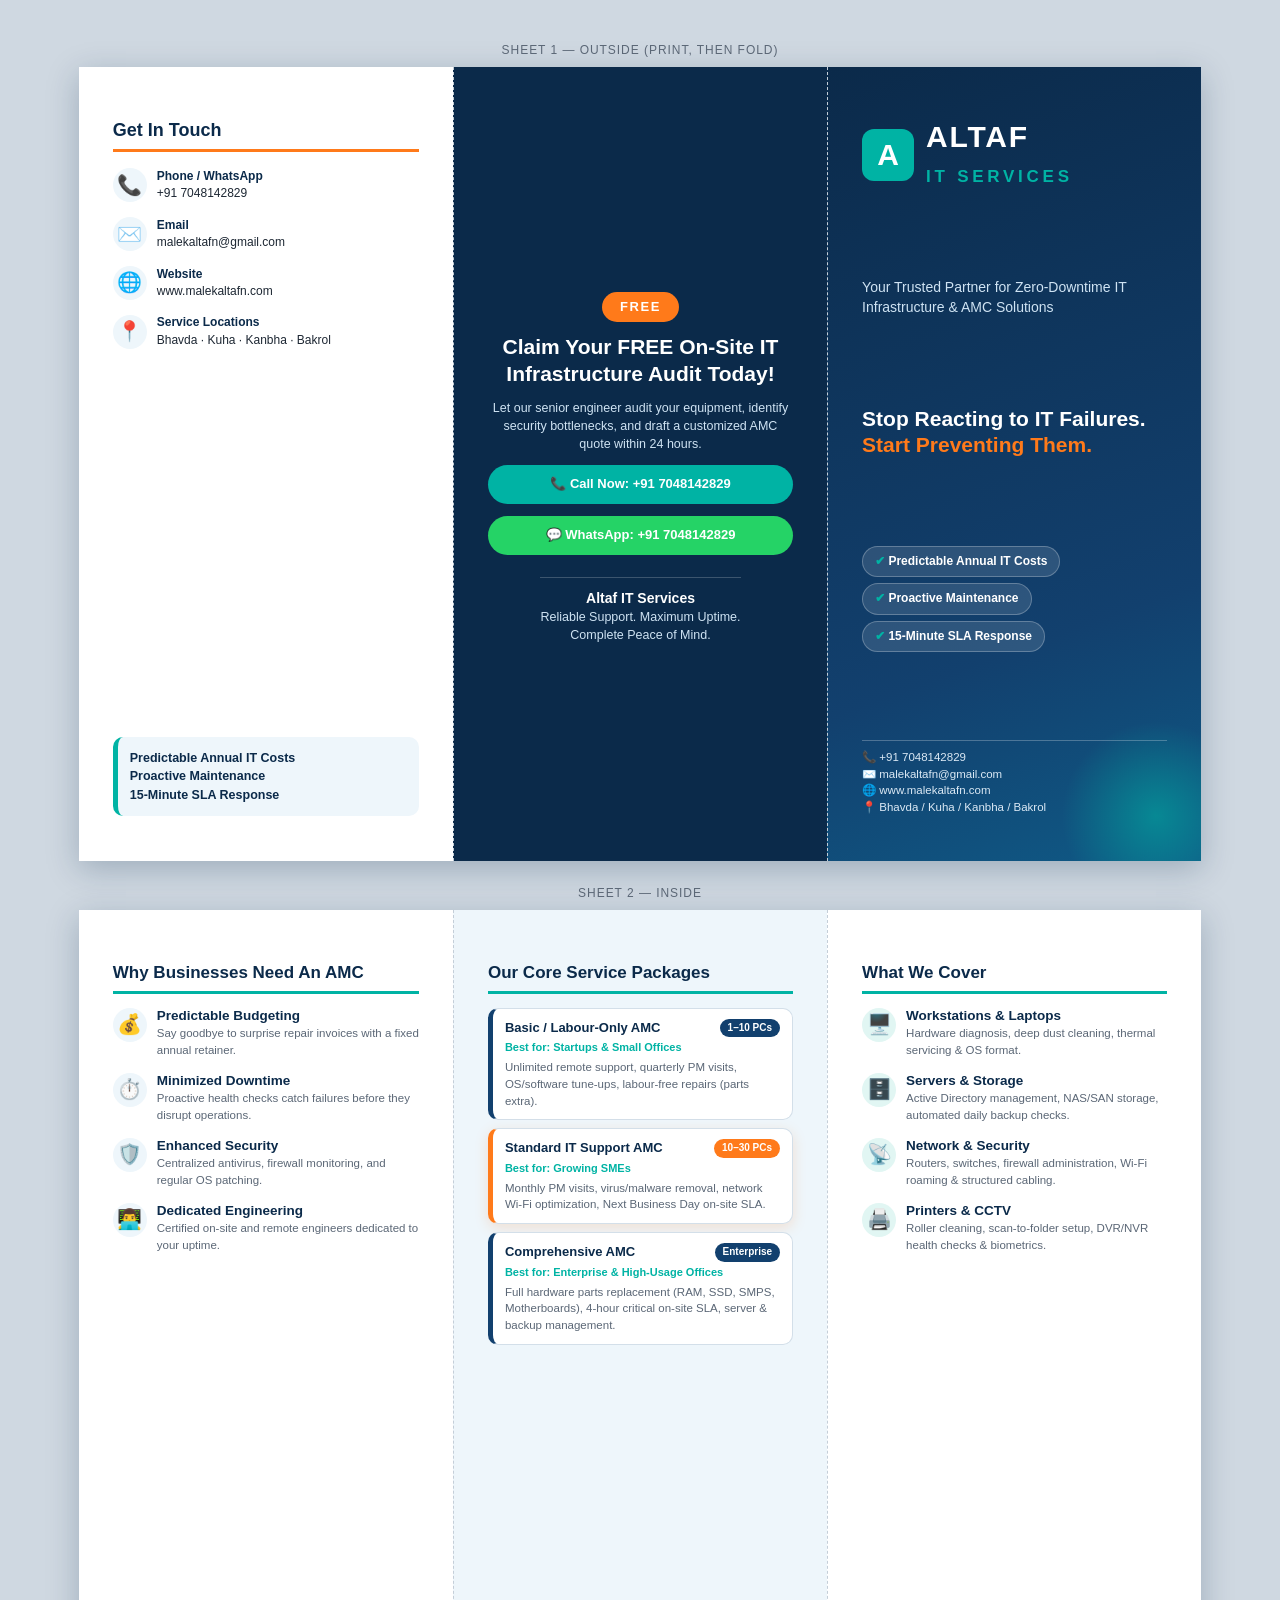
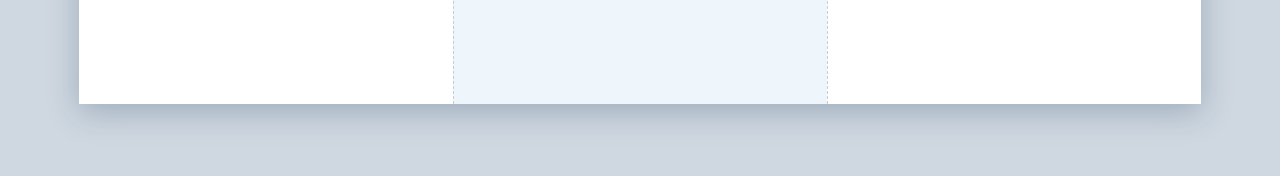
==== index.html @ d6c0ea51 "Rename brochure.html to index.html" ====
<!DOCTYPE html>
<html lang="en">
<head>
<meta charset="UTF-8">
<meta name="viewport" content="width=device-width, initial-scale=1">
<title>Altaf IT Services – Brochure</title>
<link rel="stylesheet" href="brochure.css">
</head>
<body>

<!-- ============ SHEET 1 : OUTSIDE ============ -->
<p class="sheet-label">Sheet 1 — Outside (print, then fold)</p>
<section class="sheet">

  <!-- Panel 1: Contact / Coverage (inner flap) -->
  <div class="panel flap">
    <h2>Get In Touch</h2>
    <ul class="contact-list">
      <li><span class="ico">📞</span><div><strong>Phone / WhatsApp</strong><br>+91 7048142829</div></li>
      <li><span class="ico">✉️</span><div><strong>Email</strong><br>malekaltafn@gmail.com</div></li>
      <li><span class="ico">🌐</span><div><strong>Website</strong><br><a href="https://www.malekaltafn.com">www.malekaltafn.com</a></div></li>
      <li><span class="ico">📍</span><div><strong>Service Locations</strong><br>Bhavda · Kuha · Kanbha · Bakrol</div></li>
    </ul>
    <div class="flap-note">
      <p>Predictable Annual IT Costs<br>Proactive Maintenance<br>15-Minute SLA Response</p>
    </div>
  </div>

  <!-- Panel 2: BACK COVER -->
  <div class="panel back">
    <div class="badge">FREE</div>
    <h2>Claim Your FREE On-Site IT Infrastructure Audit Today!</h2>
    <p>Let our senior engineer audit your equipment, identify security bottlenecks, and draft a customized AMC quote within 24 hours.</p>
    <a class="btn" href="tel:+917048142829">📞 Call Now: +91 7048142829</a>
    <a class="btn btn-wa" href="https://wa.me/917048142829">💬 WhatsApp: +91 7048142829</a>
    <p class="back-sign"><strong>Altaf IT Services</strong><br>Reliable Support. Maximum Uptime.<br>Complete Peace of Mind.</p>
  </div>

  <!-- Panel 3: FRONT COVER -->
  <div class="panel cover">
    <div class="cover-top">
      <div class="logo-mark">A</div>
      <h1>ALTAF<br><span>IT SERVICES</span></h1>
    </div>
    <p class="cover-sub">Your Trusted Partner for Zero-Downtime IT Infrastructure &amp; AMC Solutions</p>
    <p class="cover-hook">Stop Reacting to IT Failures.<br><em>Start Preventing Them.</em></p>
    <ul class="cover-pills">
      <li>Predictable Annual IT Costs</li>
      <li>Proactive Maintenance</li>
      <li>15-Minute SLA Response</li>
    </ul>
    <div class="cover-contact">
      <p>📞 +91 7048142829</p>
      <p>✉️ malekaltafn@gmail.com</p>
      <p>🌐 www.malekaltafn.com</p>
      <p>📍 Bhavda / Kuha / Kanbha / Bakrol</p>
    </div>
  </div>
</section>

<!-- ============ SHEET 2 : INSIDE ============ -->
<p class="sheet-label">Sheet 2 — Inside</p>
<section class="sheet inside">

  <!-- Inside left -->
  <div class="panel">
    <h2 class="sec-title">Why Businesses Need An AMC</h2>
    <ul class="why-list">
      <li><span class="ico">💰</span><div><h3>Predictable Budgeting</h3><p>Say goodbye to surprise repair invoices with a fixed annual retainer.</p></div></li>
      <li><span class="ico">⏱️</span><div><h3>Minimized Downtime</h3><p>Proactive health checks catch failures before they disrupt operations.</p></div></li>
      <li><span class="ico">🛡️</span><div><h3>Enhanced Security</h3><p>Centralized antivirus, firewall monitoring, and regular OS patching.</p></div></li>
      <li><span class="ico">👨‍💻</span><div><h3>Dedicated Engineering</h3><p>Certified on-site and remote engineers dedicated to your uptime.</p></div></li>
    </ul>
  </div>

  <!-- Inside center -->
  <div class="panel tint">
    <h2 class="sec-title">Our Core Service Packages</h2>

    <article class="tier">
      <header><h3>Basic / Labour-Only AMC</h3><span>1–10 PCs</span></header>
      <p class="best">Best for: Startups &amp; Small Offices</p>
      <p>Unlimited remote support, quarterly PM visits, OS/software tune-ups, labour-free repairs (parts extra).</p>
    </article>

    <article class="tier featured">
      <header><h3>Standard IT Support AMC</h3><span>10–30 PCs</span></header>
      <p class="best">Best for: Growing SMEs</p>
      <p>Monthly PM visits, virus/malware removal, network Wi-Fi optimization, Next Business Day on-site SLA.</p>
    </article>

    <article class="tier">
      <header><h3>Comprehensive AMC</h3><span>Enterprise</span></header>
      <p class="best">Best for: Enterprise &amp; High-Usage Offices</p>
      <p>Full hardware parts replacement (RAM, SSD, SMPS, Motherboards), 4-hour critical on-site SLA, server &amp; backup management.</p>
    </article>
  </div>

  <!-- Inside right -->
  <div class="panel">
    <h2 class="sec-title">What We Cover</h2>
    <ul class="cover-list">
      <li><span class="ico">🖥️</span><div><h3>Workstations &amp; Laptops</h3><p>Hardware diagnosis, deep dust cleaning, thermal servicing &amp; OS format.</p></div></li>
      <li><span class="ico">🗄️</span><div><h3>Servers &amp; Storage</h3><p>Active Directory management, NAS/SAN storage, automated daily backup checks.</p></div></li>
      <li><span class="ico">📡</span><div><h3>Network &amp; Security</h3><p>Routers, switches, firewall administration, Wi-Fi roaming &amp; structured cabling.</p></div></li>
      <li><span class="ico">🖨️</span><div><h3>Printers &amp; CCTV</h3><p>Roller cleaning, scan-to-folder setup, DVR/NVR health checks &amp; biometrics.</p></div></li>
    </ul>
  </div>
</section>

</body>
</html>
---- brochure.css ----
/* ===== Altaf IT Services – Tri-fold brochure (A4 landscape, 3 × 99mm panels) ===== */
:root {
  --navy: #0b2a4a;
  --navy-2: #12406e;
  --teal: #00b3a4;
  --orange: #ff7a1a;
  --ink: #1d2733;
  --muted: #5b6776;
  --paper: #ffffff;
  --tint: #eef6fb;
  --radius: 10px;
}

* { box-sizing: border-box; margin: 0; padding: 0; }

body {
  font-family: "Segoe UI", "Helvetica Neue", Arial, sans-serif;
  color: var(--ink);
  background: #cfd8e1;
  padding: 24px 12px 48px;
  line-height: 1.45;
}

.sheet-label {
  text-align: center;
  font-size: 12px;
  letter-spacing: .08em;
  text-transform: uppercase;
  color: var(--muted);
  margin: 18px 0 8px;
}

/* ---------- Sheet & panels ---------- */
.sheet {
  width: 297mm;
  height: 210mm;
  margin: 0 auto 24px;
  display: grid;
  grid-template-columns: repeat(3, 1fr);
  background: var(--paper);
  box-shadow: 0 8px 30px rgba(11, 42, 74, .25);
  overflow: hidden;
}

.panel {
  padding: 14mm 9mm 12mm;
  display: flex;
  flex-direction: column;
  gap: 8px;
  position: relative;
  overflow: hidden;
}
.panel + .panel { border-left: 1px dashed #c4ced8; }
.tint { background: var(--tint); }

h1, h2, h3 { line-height: 1.15; }
a { color: inherit; text-decoration: none; }
.ico { font-size: 20px; flex: none; width: 34px; height: 34px; display: grid; place-items: center; background: var(--tint); border-radius: 50%; }

/* ---------- Section titles (inside) ---------- */
.sec-title {
  font-size: 17px;
  color: var(--navy);
  padding-bottom: 8px;
  margin-bottom: 6px;
  border-bottom: 3px solid var(--teal);
}

/* ---------- Lists ---------- */
.why-list, .cover-list { list-style: none; display: flex; flex-direction: column; gap: 14px; }
.why-list li, .cover-list li { display: flex; gap: 10px; align-items: flex-start; }
.why-list h3, .cover-list h3 { font-size: 13.5px; color: var(--navy); margin-bottom: 2px; }
.why-list p, .cover-list p { font-size: 11.5px; color: var(--muted); }
.cover-list .ico { background: #e1f6f3; }

/* ---------- Package tiers ---------- */
.tier {
  background: #fff;
  border: 1px solid #d3dfe9;
  border-left: 5px solid var(--navy-2);
  border-radius: var(--radius);
  padding: 10px 12px;
  font-size: 11.5px;
}
.tier header { display: flex; justify-content: space-between; align-items: center; gap: 6px; margin-bottom: 3px; }
.tier h3 { font-size: 13px; color: var(--navy); }
.tier header span {
  font-size: 10px; font-weight: 700; color: #fff; background: var(--navy-2);
  padding: 2px 8px; border-radius: 99px; white-space: nowrap;
}
.tier .best { font-weight: 600; color: var(--teal); font-size: 11px; margin-bottom: 3px; }
.tier p:last-child { color: var(--muted); }
.tier.featured { border-left-color: var(--orange); box-shadow: 0 4px 14px rgba(255, 122, 26, .18); }
.tier.featured header span { background: var(--orange); }

/* ---------- Front cover ---------- */
.cover {
  background: linear-gradient(160deg, var(--navy) 0%, var(--navy-2) 70%, #0f5a86 100%);
  color: #fff;
  justify-content: space-between;
}
.cover::after {
  content: ""; position: absolute; right: -50px; bottom: -50px;
  width: 190px; height: 190px; border-radius: 50%;
  background: radial-gradient(circle, rgba(0,179,164,.55), transparent 70%);
}
.cover-top { display: flex; align-items: center; gap: 12px; }
.logo-mark {
  width: 52px; height: 52px; border-radius: 12px; display: grid; place-items: center;
  background: var(--teal); color: #fff; font-size: 30px; font-weight: 800;
}
.cover h1 { font-size: 30px; letter-spacing: .06em; }
.cover h1 span { font-size: 17px; font-weight: 600; letter-spacing: .22em; color: var(--teal); }
.cover-sub { font-size: 14px; color: #cfe3f3; }
.cover-hook { font-size: 21px; font-weight: 800; line-height: 1.25; }
.cover-hook em { font-style: normal; color: var(--orange); }
.cover-pills { list-style: none; display: flex; flex-direction: column; gap: 6px; }
.cover-pills li {
  font-size: 12px; font-weight: 600; padding: 6px 12px; border-radius: 99px;
  background: rgba(255,255,255,.12); border: 1px solid rgba(255,255,255,.25); width: fit-content;
}
.cover-pills li::before { content: "✔ "; color: var(--teal); }
.cover-contact { font-size: 11.5px; color: #dbe9f5; border-top: 1px solid rgba(255,255,255,.25); padding-top: 8px; position: relative; z-index: 1; }

/* ---------- Back cover (CTA) ---------- */
.back {
  background: var(--navy);
  color: #fff;
  text-align: center;
  justify-content: center;
  align-items: center;
  gap: 12px;
}
.back .badge {
  background: var(--orange); color: #fff; font-weight: 800; letter-spacing: .12em;
  padding: 6px 18px; border-radius: 99px; font-size: 13px;
}
.back h2 { font-size: 21px; line-height: 1.25; }
.back > p { font-size: 12.5px; color: #cfe3f3; }
.btn {
  display: block; width: 100%; padding: 10px; border-radius: 99px;
  background: var(--teal); color: #fff; font-weight: 700; font-size: 13px;
}
.btn-wa { background: #25d366; }
.back-sign { margin-top: 10px; font-size: 12px; color: #9fc2df; border-top: 1px solid rgba(255,255,255,.2); padding-top: 10px; }
.back-sign strong { color: #fff; font-size: 14px; }

/* ---------- Contact flap ---------- */
.flap h2 { font-size: 18px; color: var(--navy); border-bottom: 3px solid var(--orange); padding-bottom: 8px; }
.contact-list { list-style: none; display: flex; flex-direction: column; gap: 14px; margin-top: 8px; }
.contact-list li { display: flex; gap: 10px; font-size: 12px; align-items: center; }
.contact-list strong { color: var(--navy); }
.flap-note { margin-top: auto; background: var(--tint); border-left: 5px solid var(--teal); border-radius: var(--radius); padding: 12px; font-weight: 700; color: var(--navy); font-size: 12.5px; }

/* ---------- Responsive screen view ---------- */
@media screen and (max-width: 1150px) {
  .sheet { transform-origin: top center; zoom: .75; }
}
@media screen and (max-width: 900px) {
  .sheet { width: 100%; height: auto; grid-template-columns: 1fr; zoom: 1; }
  .panel { min-height: 160mm; }
  .panel + .panel { border-left: 0; border-top: 1px dashed #c4ced8; }
}

/* ---------- Print ---------- */
@page { size: A4 landscape; margin: 0; }
@media print {
  body { background: none; padding: 0; -webkit-print-color-adjust: exact; print-color-adjust: exact; }
  .sheet-label { display: none; }
  .sheet { box-shadow: none; margin: 0; zoom: 1; page-break-after: always; break-after: page; }
}
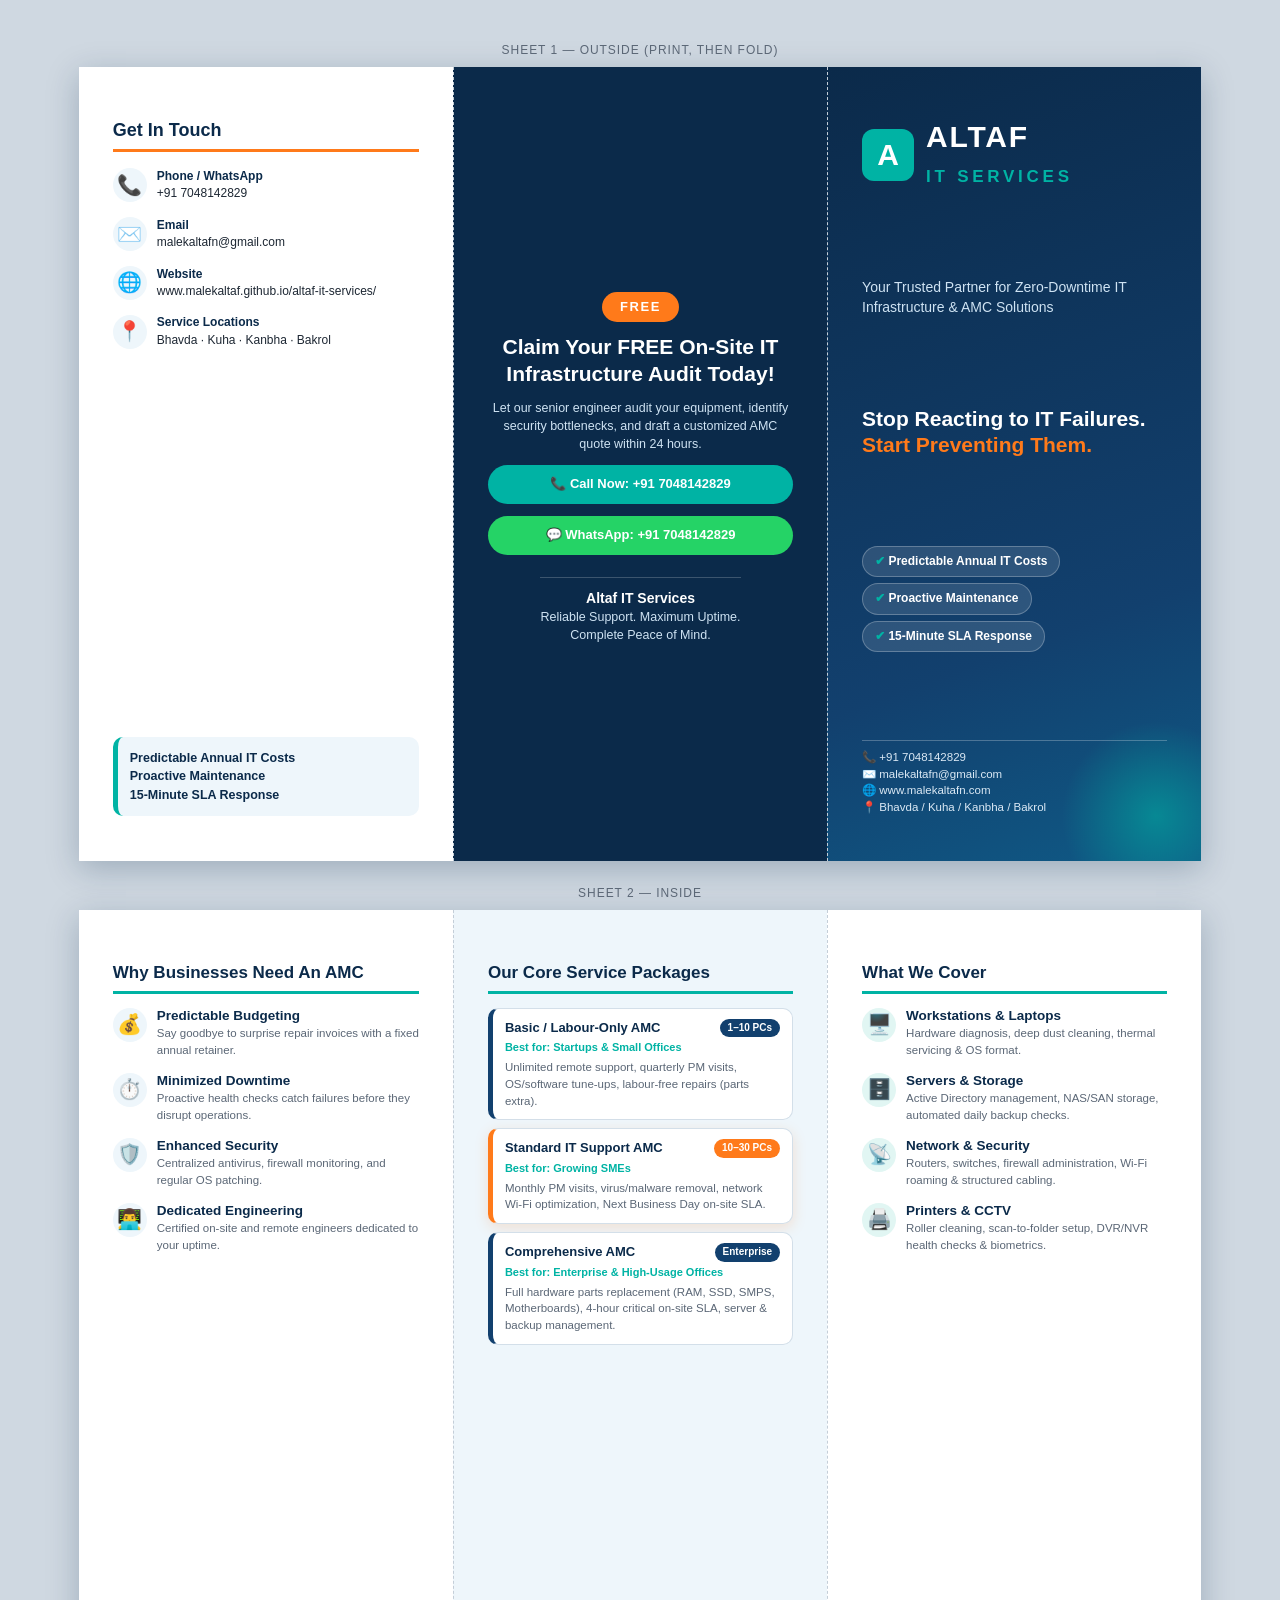
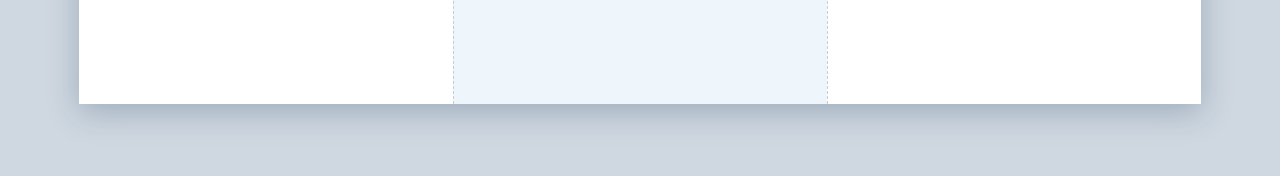
==== commit 6fc4a71c: "Update website link in contact section" ====
--- a/index.html
+++ b/index.html
@@ -18,7 +18,7 @@
     <ul class="contact-list">
       <li><span class="ico">📞</span><div><strong>Phone / WhatsApp</strong><br>+91 7048142829</div></li>
       <li><span class="ico">✉️</span><div><strong>Email</strong><br>malekaltafn@gmail.com</div></li>
-      <li><span class="ico">🌐</span><div><strong>Website</strong><br><a href="https://www.malekaltafn.com">www.malekaltafn.com</a></div></li>
+      <li><span class="ico">🌐</span><div><strong>Website</strong><br><a href="https://malekaltaf.github.io/altaf-it-services/">www.malekaltaf.github.io/altaf-it-services/</a></div></li>
       <li><span class="ico">📍</span><div><strong>Service Locations</strong><br>Bhavda · Kuha · Kanbha · Bakrol</div></li>
     </ul>
     <div class="flap-note">
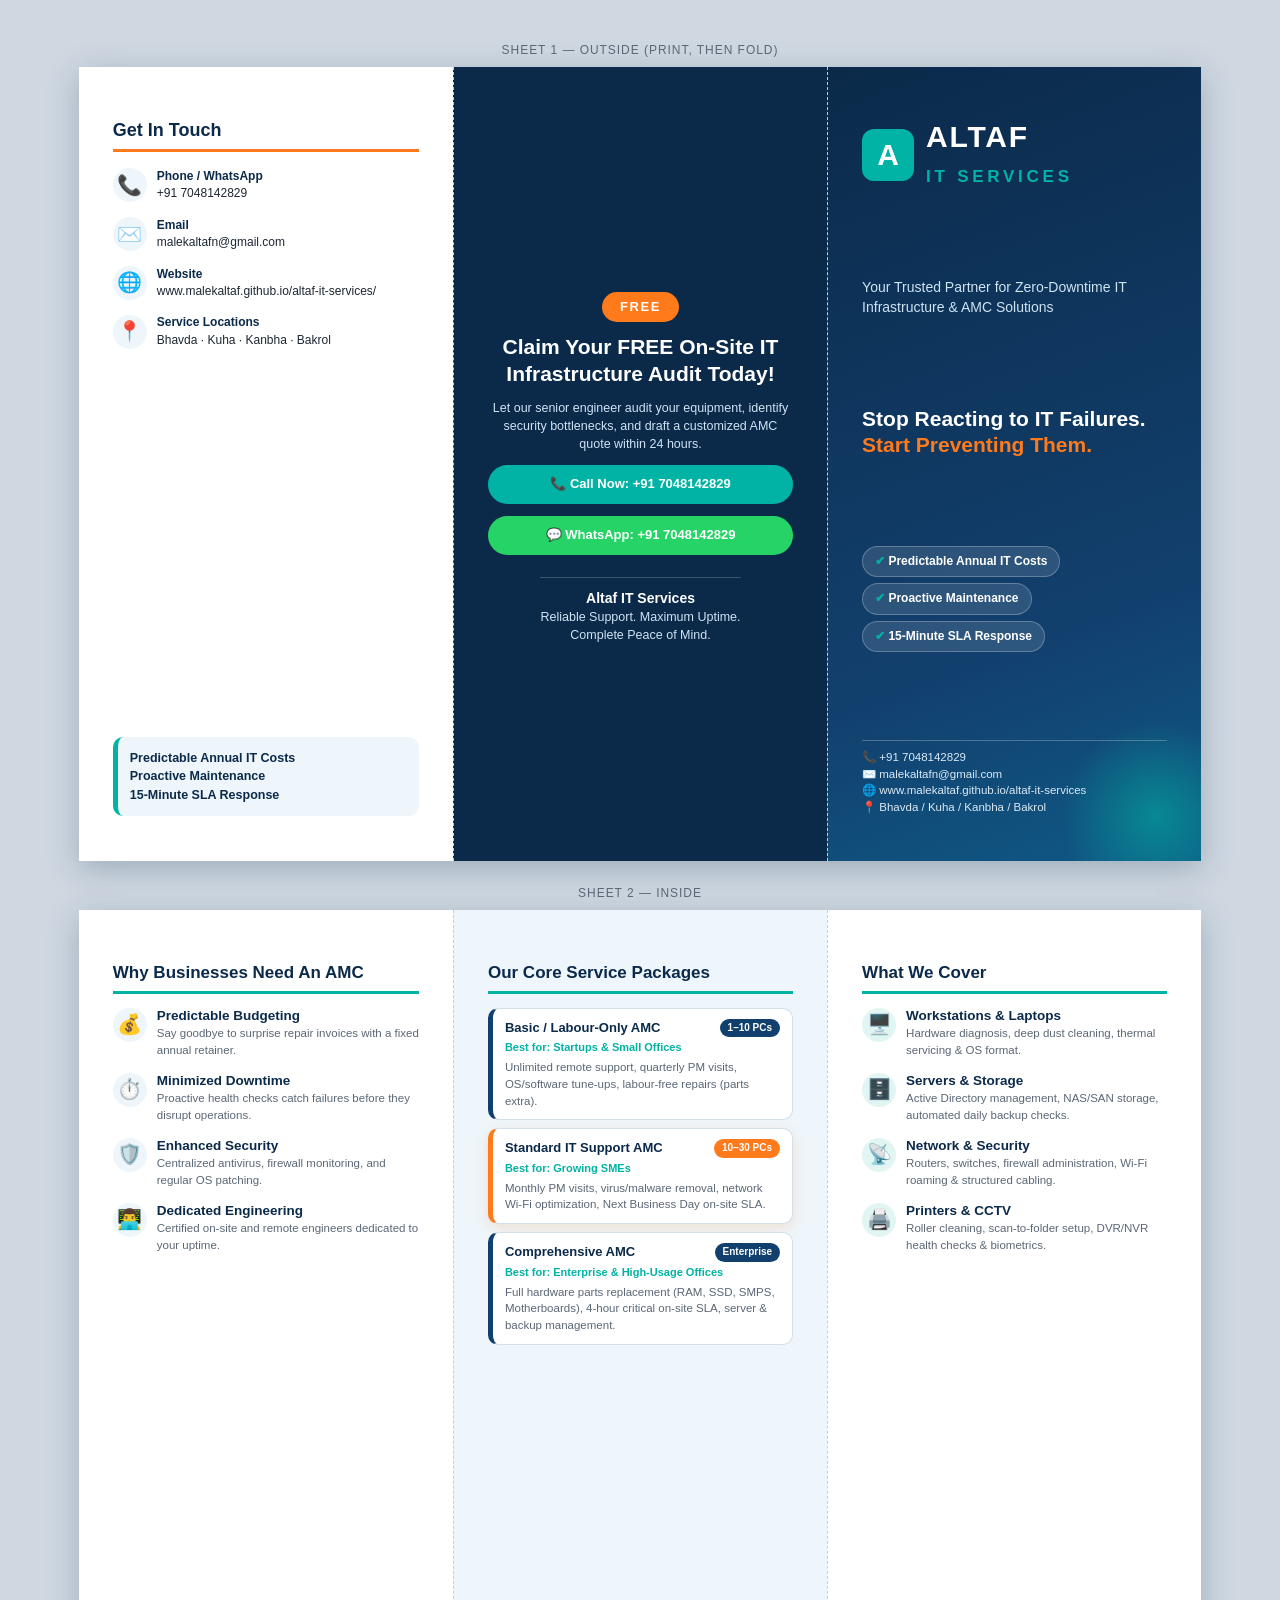
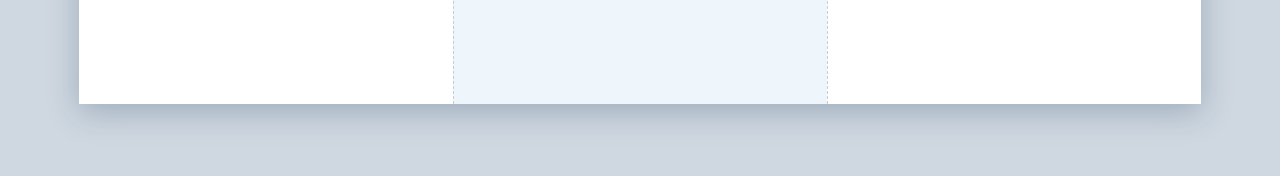
==== commit 9f113f83: "Update website link in contact section" ====
--- a/index.html
+++ b/index.html
@@ -52,7 +52,7 @@
     <div class="cover-contact">
       <p>📞 +91 7048142829</p>
       <p>✉️ malekaltafn@gmail.com</p>
-      <p>🌐 www.malekaltafn.com</p>
+      <p>🌐 www.malekaltaf.github.io/altaf-it-services</p>
       <p>📍 Bhavda / Kuha / Kanbha / Bakrol</p>
     </div>
   </div>
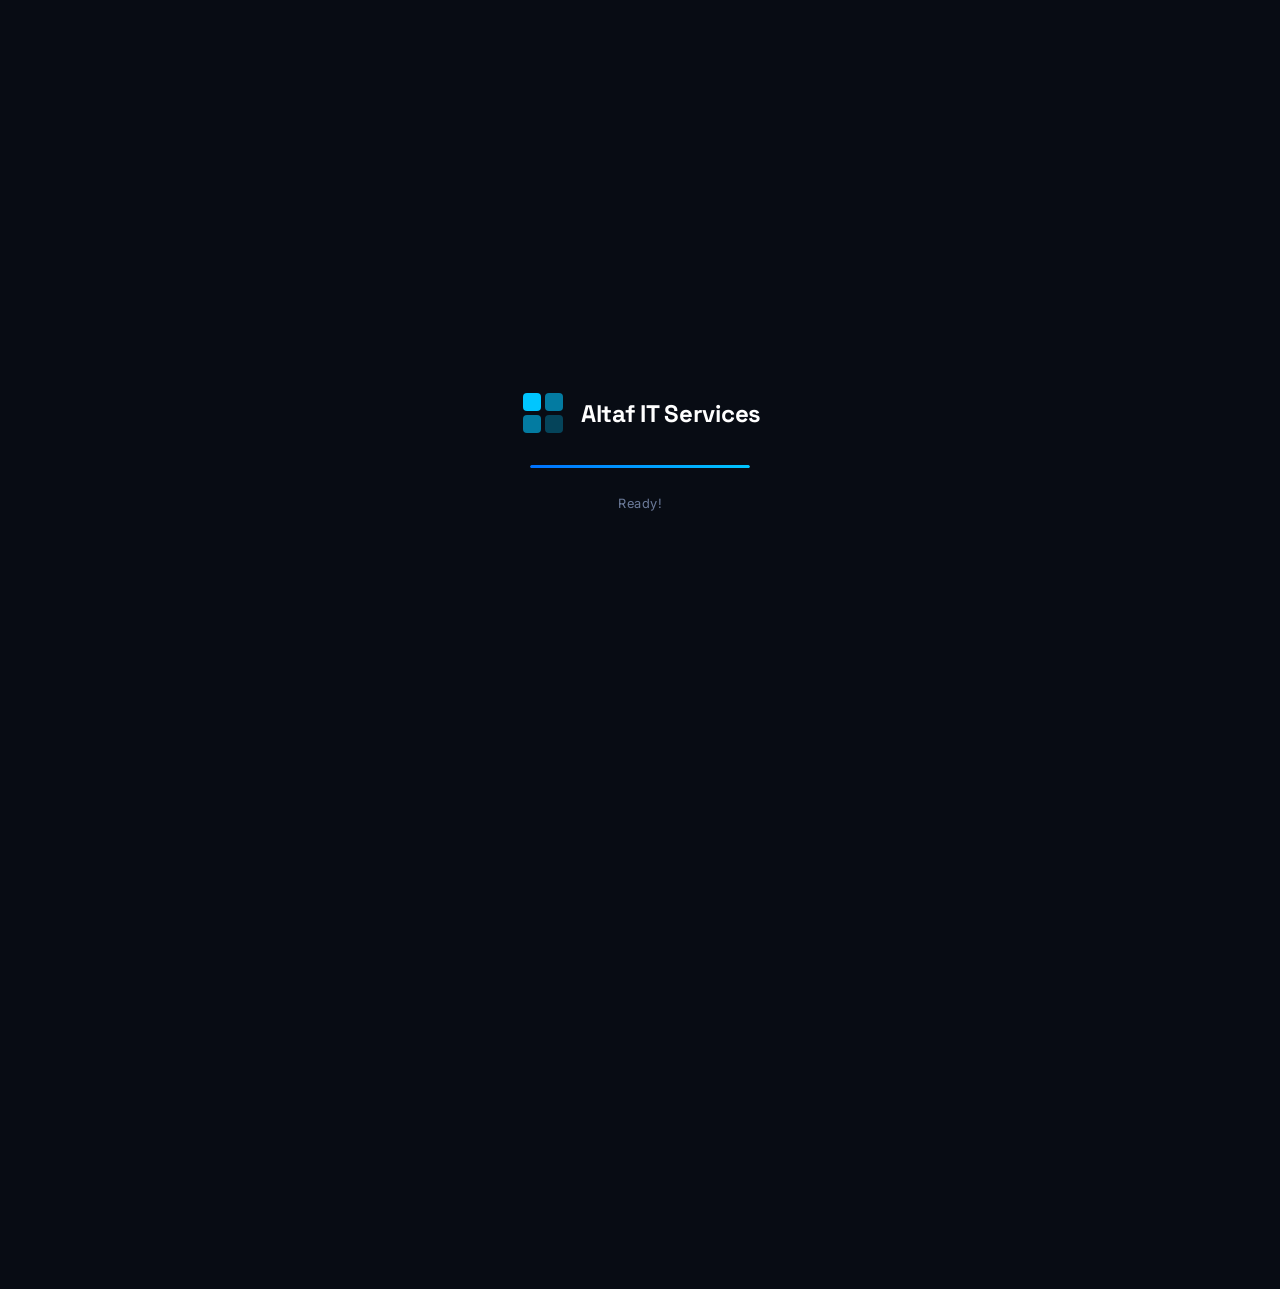
==== commit 450897ec: "website_update" ====
--- a/index.html
+++ b/index.html
@@ -1,112 +1,114 @@
 <!DOCTYPE html>
 <html lang="en">
 <head>
-<meta charset="UTF-8">
-<meta name="viewport" content="width=device-width, initial-scale=1">
-<title>Altaf IT Services – Brochure</title>
-<link rel="stylesheet" href="brochure.css">
+  <meta charset="UTF-8" />
+  <meta name="viewport" content="width=device-width, initial-scale=1.0" />
+  <title>Altaf IT Services — Product Catalog</title>
+  <meta name="description" content="Browse Altaf IT Services' full product catalog — cables, desktops, laptops, networking gear, PC builds, peripherals, RAM, storage, and tools." />
+  <link rel="preconnect" href="https://fonts.googleapis.com" />
+  <link rel="preconnect" href="https://fonts.gstatic.com" crossorigin />
+  <link href="https://fonts.googleapis.com/css2?family=Inter:wght@300;400;500;600;700;800&family=Space+Grotesk:wght@400;500;700&display=swap" rel="stylesheet" />
+  <link rel="stylesheet" href="style.css" />
 </head>
 <body>
 
-<!-- ============ SHEET 1 : OUTSIDE ============ -->
-<p class="sheet-label">Sheet 1 — Outside (print, then fold)</p>
-<section class="sheet">
-
-  <!-- Panel 1: Contact / Coverage (inner flap) -->
-  <div class="panel flap">
-    <h2>Get In Touch</h2>
-    <ul class="contact-list">
-      <li><span class="ico">📞</span><div><strong>Phone / WhatsApp</strong><br>+91 7048142829</div></li>
-      <li><span class="ico">✉️</span><div><strong>Email</strong><br>malekaltafn@gmail.com</div></li>
-      <li><span class="ico">🌐</span><div><strong>Website</strong><br><a href="https://malekaltaf.github.io/altaf-it-services/">www.malekaltaf.github.io/altaf-it-services/</a></div></li>
-      <li><span class="ico">📍</span><div><strong>Service Locations</strong><br>Bhavda · Kuha · Kanbha · Bakrol</div></li>
-    </ul>
-    <div class="flap-note">
-      <p>Predictable Annual IT Costs<br>Proactive Maintenance<br>15-Minute SLA Response</p>
+  <!-- PRELOADER -->
+  <div id="preloader" aria-hidden="true">
+    <div class="preloader-inner">
+      <div class="preloader-logo">
+        <svg width="48" height="48" viewBox="0 0 48 48" fill="none" xmlns="http://www.w3.org/2000/svg">
+          <rect x="4" y="4" width="18" height="18" rx="4" fill="#00c6ff"/>
+          <rect x="26" y="4" width="18" height="18" rx="4" fill="#00c6ff" opacity="0.6"/>
+          <rect x="4" y="26" width="18" height="18" rx="4" fill="#00c6ff" opacity="0.6"/>
+          <rect x="26" y="26" width="18" height="18" rx="4" fill="#00c6ff" opacity="0.3"/>
+        </svg>
+        <span>Altaf IT Services</span>
+      </div>
+      <div class="preloader-bar-track">
+        <div class="preloader-bar-fill" id="preloaderBar"></div>
+      </div>
+      <p class="preloader-label" id="preloaderLabel">Loading catalog…</p>
     </div>
   </div>
 
-  <!-- Panel 2: BACK COVER -->
-  <div class="panel back">
-    <div class="badge">FREE</div>
-    <h2>Claim Your FREE On-Site IT Infrastructure Audit Today!</h2>
-    <p>Let our senior engineer audit your equipment, identify security bottlenecks, and draft a customized AMC quote within 24 hours.</p>
-    <a class="btn" href="tel:+917048142829">📞 Call Now: +91 7048142829</a>
-    <a class="btn btn-wa" href="https://wa.me/917048142829">💬 WhatsApp: +91 7048142829</a>
-    <p class="back-sign"><strong>Altaf IT Services</strong><br>Reliable Support. Maximum Uptime.<br>Complete Peace of Mind.</p>
+  <!-- MAIN APP -->
+  <div id="appRoot" class="app-hidden">
+
+    <!-- HERO -->
+    <header class="hero" id="hero">
+      <div class="hero-bg-grid" aria-hidden="true"></div>
+      <div class="hero-glow hero-glow--left" aria-hidden="true"></div>
+      <div class="hero-glow hero-glow--right" aria-hidden="true"></div>
+
+      <div class="hero-content">
+        <div class="hero-eyebrow">
+          <span class="hero-badge">
+            <svg width="8" height="8" viewBox="0 0 8 8"><circle cx="4" cy="4" r="4" fill="#22d3ee"/></svg>
+            Trusted IT Partner &nbsp;·&nbsp; Zero-Downtime AMC
+          </span>
+        </div>
+
+        <h1 class="hero-title">
+          <span class="hero-title-line">Altaf IT</span>
+          <span class="hero-title-line hero-title-accent">Services</span>
+        </h1>
+        <p class="hero-subtitle">
+          Premium hardware, accessories &amp; managed IT solutions —
+          sourced, tested and delivered for corporate excellence.
+        </p>
+
+        <div class="hero-stats">
+          <div class="hero-stat"><strong>9</strong><span>Categories</span></div>
+          <div class="hero-stat-divider"></div>
+          <div class="hero-stat"><strong>57+</strong><span>Products</span></div>
+          <div class="hero-stat-divider"></div>
+          <div class="hero-stat"><strong>AMC</strong><span>Support</span></div>
+        </div>
+
+        <a href="#catalog" class="hero-cta" id="heroCta">
+          Browse Catalog
+          <svg width="16" height="16" viewBox="0 0 16 16" fill="none"><path d="M3 8h10M9 4l4 4-4 4" stroke="currentColor" stroke-width="1.8" stroke-linecap="round" stroke-linejoin="round"/></svg>
+        </a>
+      </div>
+
+      <div class="hero-scroll-hint" aria-hidden="true"><span></span></div>
+    </header>
+
+    <!-- CATALOG -->
+    <main class="catalog-section" id="catalog">
+
+      <div class="nav-wrapper" id="navWrapper">
+        <nav class="category-nav" id="categoryNav" aria-label="Product Categories">
+          <button class="pill active" data-category="Cables">Cables</button>
+          <button class="pill" data-category="Desktop">Desktop</button>
+          <button class="pill" data-category="Laptop">Laptop</button>
+          <button class="pill" data-category="Network">Network</button>
+          <button class="pill" data-category="PC Build">PC Build</button>
+          <button class="pill" data-category="Peripherals">Peripherals</button>
+          <button class="pill" data-category="RAM">RAM</button>
+          <button class="pill" data-category="Storage">Storage</button>
+          <button class="pill" data-category="Tools">Tools</button>
+        </nav>
+      </div>
+
+      <div class="section-header" id="sectionHeader">
+        <div class="section-title-group">
+          <h2 class="section-title" id="sectionTitle">Cables</h2>
+          <span class="section-count" id="sectionCount">11 items</span>
+        </div>
+        <p class="section-desc" id="sectionDesc">Power, data &amp; display cables for every IT setup</p>
+      </div>
+
+      <section class="card-grid" id="cardGrid" aria-live="polite"></section>
+
+    </main>
+
+    <footer class="site-footer">
+      <p>© 2024 <strong>Altaf IT Services</strong> &nbsp;·&nbsp; Premium Hardware &amp; AMC Solutions</p>
+    </footer>
+
   </div>
 
-  <!-- Panel 3: FRONT COVER -->
-  <div class="panel cover">
-    <div class="cover-top">
-      <div class="logo-mark">A</div>
-      <h1>ALTAF<br><span>IT SERVICES</span></h1>
-    </div>
-    <p class="cover-sub">Your Trusted Partner for Zero-Downtime IT Infrastructure &amp; AMC Solutions</p>
-    <p class="cover-hook">Stop Reacting to IT Failures.<br><em>Start Preventing Them.</em></p>
-    <ul class="cover-pills">
-      <li>Predictable Annual IT Costs</li>
-      <li>Proactive Maintenance</li>
-      <li>15-Minute SLA Response</li>
-    </ul>
-    <div class="cover-contact">
-      <p>📞 +91 7048142829</p>
-      <p>✉️ malekaltafn@gmail.com</p>
-      <p>🌐 www.malekaltaf.github.io/altaf-it-services</p>
-      <p>📍 Bhavda / Kuha / Kanbha / Bakrol</p>
-    </div>
-  </div>
-</section>
-
-<!-- ============ SHEET 2 : INSIDE ============ -->
-<p class="sheet-label">Sheet 2 — Inside</p>
-<section class="sheet inside">
-
-  <!-- Inside left -->
-  <div class="panel">
-    <h2 class="sec-title">Why Businesses Need An AMC</h2>
-    <ul class="why-list">
-      <li><span class="ico">💰</span><div><h3>Predictable Budgeting</h3><p>Say goodbye to surprise repair invoices with a fixed annual retainer.</p></div></li>
-      <li><span class="ico">⏱️</span><div><h3>Minimized Downtime</h3><p>Proactive health checks catch failures before they disrupt operations.</p></div></li>
-      <li><span class="ico">🛡️</span><div><h3>Enhanced Security</h3><p>Centralized antivirus, firewall monitoring, and regular OS patching.</p></div></li>
-      <li><span class="ico">👨‍💻</span><div><h3>Dedicated Engineering</h3><p>Certified on-site and remote engineers dedicated to your uptime.</p></div></li>
-    </ul>
-  </div>
-
-  <!-- Inside center -->
-  <div class="panel tint">
-    <h2 class="sec-title">Our Core Service Packages</h2>
-
-    <article class="tier">
-      <header><h3>Basic / Labour-Only AMC</h3><span>1–10 PCs</span></header>
-      <p class="best">Best for: Startups &amp; Small Offices</p>
-      <p>Unlimited remote support, quarterly PM visits, OS/software tune-ups, labour-free repairs (parts extra).</p>
-    </article>
-
-    <article class="tier featured">
-      <header><h3>Standard IT Support AMC</h3><span>10–30 PCs</span></header>
-      <p class="best">Best for: Growing SMEs</p>
-      <p>Monthly PM visits, virus/malware removal, network Wi-Fi optimization, Next Business Day on-site SLA.</p>
-    </article>
-
-    <article class="tier">
-      <header><h3>Comprehensive AMC</h3><span>Enterprise</span></header>
-      <p class="best">Best for: Enterprise &amp; High-Usage Offices</p>
-      <p>Full hardware parts replacement (RAM, SSD, SMPS, Motherboards), 4-hour critical on-site SLA, server &amp; backup management.</p>
-    </article>
-  </div>
-
-  <!-- Inside right -->
-  <div class="panel">
-    <h2 class="sec-title">What We Cover</h2>
-    <ul class="cover-list">
-      <li><span class="ico">🖥️</span><div><h3>Workstations &amp; Laptops</h3><p>Hardware diagnosis, deep dust cleaning, thermal servicing &amp; OS format.</p></div></li>
-      <li><span class="ico">🗄️</span><div><h3>Servers &amp; Storage</h3><p>Active Directory management, NAS/SAN storage, automated daily backup checks.</p></div></li>
-      <li><span class="ico">📡</span><div><h3>Network &amp; Security</h3><p>Routers, switches, firewall administration, Wi-Fi roaming &amp; structured cabling.</p></div></li>
-      <li><span class="ico">🖨️</span><div><h3>Printers &amp; CCTV</h3><p>Roller cleaning, scan-to-folder setup, DVR/NVR health checks &amp; biometrics.</p></div></li>
-    </ul>
-  </div>
-</section>
-
+  <script src="script.js"></script>
 </body>
-</html>
+</html>
--- a/style.css
+++ b/style.css
@@ -0,0 +1,616 @@
+/* ═══════════════════════════════════════════════
+   RESET & TOKENS
+═══════════════════════════════════════════════ */
+*, *::before, *::after {
+  box-sizing: border-box;
+  margin: 0;
+  padding: 0;
+}
+
+:root {
+  --clr-bg:         #080c14;
+  --clr-surface:    #0d1525;
+  --clr-surface-2:  #111c30;
+  --clr-border:     rgba(255,255,255,0.07);
+  --clr-border-2:   rgba(0,198,255,0.25);
+  --clr-accent:     #00c6ff;
+  --clr-accent-2:   #0072ff;
+  --clr-accent-dim: rgba(0,198,255,0.12);
+  --clr-text:       #e8edf5;
+  --clr-muted:      #6b7a99;
+  --clr-white:      #ffffff;
+  --font-main:      'Inter', system-ui, sans-serif;
+  --font-display:   'Space Grotesk', 'Inter', sans-serif;
+  --radius-sm:      8px;
+  --radius-md:      16px;
+  --radius-lg:      24px;
+  --radius-xl:      32px;
+  --shadow-card:    0 8px 32px rgba(0,0,0,0.45);
+  --shadow-glow:    0 0 40px rgba(0,198,255,0.18);
+  --transition:     0.3s cubic-bezier(0.22, 1, 0.36, 1);
+}
+
+html { scroll-behavior: smooth; }
+
+body {
+  font-family: var(--font-main);
+  background-color: var(--clr-bg);
+  color: var(--clr-text);
+  min-height: 100vh;
+  overflow-x: hidden;
+  -webkit-font-smoothing: antialiased;
+}
+
+/* ═══════════════════════════════════════════════
+   PRELOADER
+═══════════════════════════════════════════════ */
+#preloader {
+  position: fixed;
+  inset: 0;
+  z-index: 9999;
+  background: var(--clr-bg);
+  display: flex;
+  align-items: center;
+  justify-content: center;
+  transition: opacity 0.6s ease, visibility 0.6s ease;
+}
+
+#preloader.fade-out {
+  opacity: 0;
+  visibility: hidden;
+}
+
+.preloader-inner {
+  display: flex;
+  flex-direction: column;
+  align-items: center;
+  gap: 28px;
+  text-align: center;
+}
+
+.preloader-logo {
+  display: flex;
+  align-items: center;
+  gap: 14px;
+  animation: preloaderPulse 1.8s ease-in-out infinite;
+}
+
+.preloader-logo svg rect {
+  animation: preloaderBlink 1.4s ease-in-out infinite;
+}
+.preloader-logo svg rect:nth-child(2) { animation-delay: 0.15s; }
+.preloader-logo svg rect:nth-child(3) { animation-delay: 0.3s; }
+.preloader-logo svg rect:nth-child(4) { animation-delay: 0.45s; }
+
+@keyframes preloaderBlink {
+  0%, 100% { opacity: 1; }
+  50%       { opacity: 0.3; }
+}
+
+.preloader-logo span {
+  font-family: var(--font-display);
+  font-size: 1.5rem;
+  font-weight: 700;
+  color: var(--clr-white);
+  letter-spacing: -0.3px;
+}
+
+.preloader-bar-track {
+  width: 220px;
+  height: 3px;
+  background: rgba(255,255,255,0.08);
+  border-radius: 99px;
+  overflow: hidden;
+}
+
+.preloader-bar-fill {
+  height: 100%;
+  width: 0%;
+  border-radius: 99px;
+  background: linear-gradient(90deg, var(--clr-accent-2), var(--clr-accent));
+  transition: width 0.3s ease;
+  box-shadow: 0 0 12px var(--clr-accent);
+}
+
+.preloader-label {
+  font-size: 0.8rem;
+  color: var(--clr-muted);
+  letter-spacing: 0.5px;
+}
+
+@keyframes preloaderPulse {
+  0%, 100% { transform: scale(1); }
+  50%       { transform: scale(1.03); }
+}
+
+/* ═══════════════════════════════════════════════
+   APP ROOT
+═══════════════════════════════════════════════ */
+.app-hidden {
+  opacity: 0;
+  transform: translateY(8px);
+  transition: opacity 0.6s ease, transform 0.6s ease;
+}
+.app-hidden.app-visible {
+  opacity: 1;
+  transform: translateY(0);
+}
+
+/* ═══════════════════════════════════════════════
+   HERO
+═══════════════════════════════════════════════ */
+.hero {
+  position: relative;
+  min-height: 100vh;
+  display: flex;
+  align-items: center;
+  justify-content: center;
+  overflow: hidden;
+  padding: 80px 24px;
+}
+
+/* Dot-grid background */
+.hero-bg-grid {
+  position: absolute;
+  inset: 0;
+  background-image:
+    radial-gradient(circle, rgba(255,255,255,0.06) 1px, transparent 1px);
+  background-size: 36px 36px;
+  mask-image: radial-gradient(ellipse 80% 80% at 50% 50%, #000 60%, transparent 100%);
+  pointer-events: none;
+}
+
+/* Ambient glow blobs */
+.hero-glow {
+  position: absolute;
+  border-radius: 50%;
+  filter: blur(120px);
+  pointer-events: none;
+  opacity: 0.55;
+}
+.hero-glow--left {
+  width: 600px; height: 600px;
+  left: -180px; top: -80px;
+  background: radial-gradient(circle, #0047aa 0%, transparent 70%);
+}
+.hero-glow--right {
+  width: 500px; height: 500px;
+  right: -120px; bottom: 0;
+  background: radial-gradient(circle, #007acc 0%, transparent 70%);
+}
+
+.hero-content {
+  position: relative;
+  z-index: 2;
+  max-width: 760px;
+  text-align: center;
+  display: flex;
+  flex-direction: column;
+  align-items: center;
+  gap: 28px;
+}
+
+/* Eyebrow badge */
+.hero-eyebrow { display: flex; justify-content: center; }
+.hero-badge {
+  display: inline-flex;
+  align-items: center;
+  gap: 8px;
+  font-size: 0.75rem;
+  font-weight: 500;
+  letter-spacing: 0.6px;
+  color: var(--clr-accent);
+  background: rgba(0,198,255,0.08);
+  border: 1px solid rgba(0,198,255,0.2);
+  border-radius: 99px;
+  padding: 6px 16px;
+  text-transform: uppercase;
+  animation: heroFadeUp 0.7s ease both;
+}
+.hero-badge svg { flex-shrink: 0; animation: pulse 2s ease-in-out infinite; }
+@keyframes pulse { 0%,100%{opacity:1} 50%{opacity:0.4} }
+
+/* Hero title */
+.hero-title {
+  font-family: var(--font-display);
+  font-size: clamp(3.2rem, 9vw, 7rem);
+  font-weight: 700;
+  line-height: 1.0;
+  letter-spacing: -2px;
+  display: flex;
+  flex-direction: column;
+  gap: 0;
+  animation: heroFadeUp 0.7s 0.1s ease both;
+}
+.hero-title-line { color: var(--clr-white); }
+.hero-title-accent {
+  background: linear-gradient(135deg, var(--clr-accent) 0%, #60aaff 100%);
+  -webkit-background-clip: text;
+  -webkit-text-fill-color: transparent;
+  background-clip: text;
+}
+
+/* Hero subtitle */
+.hero-subtitle {
+  font-size: clamp(0.95rem, 2vw, 1.15rem);
+  color: var(--clr-muted);
+  line-height: 1.65;
+  max-width: 520px;
+  animation: heroFadeUp 0.7s 0.2s ease both;
+}
+
+/* Stats row */
+.hero-stats {
+  display: flex;
+  align-items: center;
+  gap: 28px;
+  background: rgba(255,255,255,0.04);
+  border: 1px solid var(--clr-border);
+  border-radius: var(--radius-xl);
+  padding: 18px 36px;
+  backdrop-filter: blur(12px);
+  animation: heroFadeUp 0.7s 0.3s ease both;
+}
+.hero-stat {
+  display: flex;
+  flex-direction: column;
+  align-items: center;
+  gap: 2px;
+}
+.hero-stat strong {
+  font-family: var(--font-display);
+  font-size: 1.6rem;
+  font-weight: 700;
+  color: var(--clr-white);
+  line-height: 1;
+}
+.hero-stat span {
+  font-size: 0.7rem;
+  text-transform: uppercase;
+  letter-spacing: 0.8px;
+  color: var(--clr-muted);
+}
+.hero-stat-divider {
+  width: 1px;
+  height: 36px;
+  background: var(--clr-border);
+}
+
+/* CTA Button */
+.hero-cta {
+  display: inline-flex;
+  align-items: center;
+  gap: 10px;
+  padding: 14px 32px;
+  font-size: 0.95rem;
+  font-weight: 600;
+  color: var(--clr-bg);
+  background: linear-gradient(135deg, var(--clr-accent), var(--clr-accent-2));
+  border-radius: 99px;
+  text-decoration: none;
+  transition: var(--transition);
+  box-shadow: 0 4px 24px rgba(0,198,255,0.35), 0 0 0 0 rgba(0,198,255,0.3);
+  animation: heroFadeUp 0.7s 0.4s ease both;
+}
+.hero-cta:hover {
+  transform: translateY(-3px);
+  box-shadow: 0 8px 32px rgba(0,198,255,0.5), 0 0 0 6px rgba(0,198,255,0.08);
+}
+.hero-cta:active { transform: translateY(0) scale(0.97); }
+
+/* Scroll hint */
+.hero-scroll-hint {
+  position: absolute;
+  bottom: 32px;
+  left: 50%;
+  transform: translateX(-50%);
+  z-index: 2;
+}
+.hero-scroll-hint span {
+  display: block;
+  width: 22px;
+  height: 36px;
+  border: 2px solid rgba(255,255,255,0.18);
+  border-radius: 99px;
+  position: relative;
+}
+.hero-scroll-hint span::before {
+  content: '';
+  position: absolute;
+  top: 6px;
+  left: 50%;
+  transform: translateX(-50%);
+  width: 4px;
+  height: 8px;
+  background: var(--clr-accent);
+  border-radius: 99px;
+  animation: scrollBob 1.8s ease-in-out infinite;
+}
+@keyframes scrollBob { 0%,100%{top:6px;opacity:1} 70%{top:16px;opacity:0.2} }
+
+@keyframes heroFadeUp {
+  from { opacity: 0; transform: translateY(24px); }
+  to   { opacity: 1; transform: translateY(0); }
+}
+
+/* ═══════════════════════════════════════════════
+   CATALOG SECTION
+═══════════════════════════════════════════════ */
+.catalog-section {
+  padding: 0 0 80px;
+  background: var(--clr-bg);
+}
+
+/* ── Sticky Nav ────────────────────────────── */
+.nav-wrapper {
+  position: sticky;
+  top: 0;
+  z-index: 100;
+  padding: 14px 40px;
+  background: rgba(8, 12, 20, 0.85);
+  backdrop-filter: blur(20px) saturate(1.5);
+  border-bottom: 1px solid var(--clr-border);
+  transition: box-shadow 0.3s ease;
+}
+.nav-wrapper.scrolled {
+  box-shadow: 0 4px 32px rgba(0,0,0,0.6);
+}
+
+.category-nav {
+  display: flex;
+  flex-wrap: nowrap;
+  gap: 8px;
+  overflow-x: auto;
+  scrollbar-width: none;
+  -ms-overflow-style: none;
+  justify-content: center;
+}
+.category-nav::-webkit-scrollbar { display: none; }
+
+.pill {
+  flex-shrink: 0;
+  padding: 8px 20px;
+  font-family: var(--font-main);
+  font-size: 0.82rem;
+  font-weight: 600;
+  letter-spacing: 0.2px;
+  color: var(--clr-muted);
+  background: transparent;
+  border: 1px solid transparent;
+  border-radius: 99px;
+  cursor: pointer;
+  transition: var(--transition);
+  white-space: nowrap;
+}
+.pill:hover {
+  color: var(--clr-text);
+  background: rgba(255,255,255,0.06);
+  border-color: var(--clr-border);
+}
+.pill.active {
+  color: var(--clr-bg);
+  background: linear-gradient(135deg, var(--clr-accent), var(--clr-accent-2));
+  border-color: transparent;
+  box-shadow: 0 2px 16px rgba(0,198,255,0.3);
+}
+
+/* ── Section Header ────────────────────────── */
+.section-header {
+  max-width: 1300px;
+  margin: 0 auto;
+  padding: 52px 40px 24px;
+  display: flex;
+  align-items: flex-end;
+  justify-content: space-between;
+  gap: 16px;
+  flex-wrap: wrap;
+  border-bottom: 1px solid var(--clr-border);
+  margin-bottom: 40px;
+}
+.section-title-group {
+  display: flex;
+  align-items: baseline;
+  gap: 14px;
+}
+.section-title {
+  font-family: var(--font-display);
+  font-size: clamp(1.6rem, 3vw, 2.4rem);
+  font-weight: 700;
+  color: var(--clr-white);
+  letter-spacing: -0.5px;
+}
+.section-count {
+  font-size: 0.8rem;
+  font-weight: 500;
+  color: var(--clr-accent);
+  background: var(--clr-accent-dim);
+  padding: 3px 12px;
+  border-radius: 99px;
+  border: 1px solid rgba(0,198,255,0.2);
+}
+.section-desc {
+  font-size: 0.9rem;
+  color: var(--clr-muted);
+  padding-bottom: 2px;
+}
+
+/* ═══════════════════════════════════════════════
+   CARD GRID — Modern Fluid Layout
+═══════════════════════════════════════════════ */
+.card-grid {
+  display: grid;
+  grid-template-columns: repeat(auto-fill, minmax(300px, 1fr));
+  gap: 20px;
+  max-width: 1300px;
+  margin: 0 auto;
+  padding: 0 40px;
+}
+
+/* ── Individual Card ───────────────────────── */
+.card {
+  position: relative;
+  border-radius: var(--radius-lg);
+  overflow: hidden;
+  background: var(--clr-surface);
+  border: 1px solid var(--clr-border);
+  cursor: pointer;
+  aspect-ratio: 4 / 3;
+  opacity: 0;
+  transform: translateY(20px) scale(0.98);
+  animation: cardIn 0.5s cubic-bezier(0.22, 1, 0.36, 1) forwards;
+  transition:
+    transform 0.35s cubic-bezier(0.22, 1, 0.36, 1),
+    box-shadow 0.35s ease,
+    border-color 0.35s ease;
+}
+.card:hover {
+  transform: translateY(-6px) scale(1.01);
+  box-shadow: var(--shadow-card), var(--shadow-glow);
+  border-color: var(--clr-border-2);
+}
+
+/* Wide cards on first row */
+.card:nth-child(1)  { grid-column: span 2; aspect-ratio: 16 / 7; }
+.card:nth-child(6)  { grid-column: span 2; aspect-ratio: 16 / 7; }
+.card:nth-child(11) { grid-column: span 2; aspect-ratio: 16 / 7; }
+
+/* Card image */
+.card-img {
+  width: 100%;
+  height: 100%;
+  object-fit: cover;
+  display: block;
+  transition: transform 0.6s cubic-bezier(0.25, 0.46, 0.45, 0.94);
+}
+.card:hover .card-img { transform: scale(1.08); }
+
+/* Gradient overlay */
+.card-overlay {
+  position: absolute;
+  inset: 0;
+  background: linear-gradient(
+    160deg,
+    transparent 30%,
+    rgba(4, 10, 22, 0.7) 70%,
+    rgba(4, 10, 22, 0.95) 100%
+  );
+  display: flex;
+  flex-direction: column;
+  justify-content: flex-end;
+  padding: 22px;
+  transition: background 0.35s ease;
+}
+.card:hover .card-overlay {
+  background: linear-gradient(
+    160deg,
+    transparent 10%,
+    rgba(4, 10, 22, 0.75) 60%,
+    rgba(4, 10, 22, 0.97) 100%
+  );
+}
+
+/* Badge */
+.card-badge {
+  position: absolute;
+  top: 14px;
+  left: 14px;
+  z-index: 3;
+  font-size: 0.68rem;
+  font-weight: 600;
+  text-transform: uppercase;
+  letter-spacing: 0.8px;
+  padding: 4px 12px;
+  border-radius: 99px;
+  background: rgba(0,198,255,0.15);
+  color: var(--clr-accent);
+  border: 1px solid rgba(0,198,255,0.3);
+  backdrop-filter: blur(8px);
+}
+
+/* Card text */
+.card-title {
+  font-family: var(--font-display);
+  font-size: 1rem;
+  font-weight: 600;
+  color: var(--clr-white);
+  margin-bottom: 4px;
+  transform: translateY(4px);
+  transition: transform 0.3s ease;
+}
+.card-desc {
+  font-size: 0.78rem;
+  color: rgba(200, 220, 240, 0.75);
+  line-height: 1.4;
+  transform: translateY(4px);
+  opacity: 0.8;
+  transition: transform 0.3s ease, opacity 0.3s ease;
+}
+.card:hover .card-title,
+.card:hover .card-desc {
+  transform: translateY(0);
+  opacity: 1;
+}
+
+/* ── Shine shimmer on hover ─────────────────── */
+.card::after {
+  content: '';
+  position: absolute;
+  inset: 0;
+  background: linear-gradient(
+    135deg,
+    rgba(255,255,255,0.06) 0%,
+    transparent 50%
+  );
+  opacity: 0;
+  transition: opacity 0.35s ease;
+  pointer-events: none;
+  z-index: 2;
+}
+.card:hover::after { opacity: 1; }
+
+/* Card pop-in keyframe */
+@keyframes cardIn {
+  to { opacity: 1; transform: translateY(0) scale(1); }
+}
+
+/* Empty state */
+.grid-empty {
+  grid-column: 1 / -1;
+  text-align: center;
+  padding: 60px 20px;
+  color: var(--clr-muted);
+  font-size: 0.95rem;
+}
+
+/* ═══════════════════════════════════════════════
+   FOOTER
+═══════════════════════════════════════════════ */
+.site-footer {
+  text-align: center;
+  padding: 28px 24px;
+  border-top: 1px solid var(--clr-border);
+  color: var(--clr-muted);
+  font-size: 0.8rem;
+}
+.site-footer strong { color: var(--clr-text); }
+
+/* ═══════════════════════════════════════════════
+   RESPONSIVE
+═══════════════════════════════════════════════ */
+@media (max-width: 900px) {
+  .card:nth-child(1),
+  .card:nth-child(6),
+  .card:nth-child(11) {
+    grid-column: span 1;
+    aspect-ratio: 4 / 3;
+  }
+  .nav-wrapper { padding: 12px 16px; }
+  .section-header { padding: 36px 20px 20px; flex-direction: column; align-items: flex-start; }
+  .card-grid { padding: 0 20px; gap: 14px; }
+}
+
+@media (max-width: 600px) {
+  .hero-stats { flex-direction: column; gap: 12px; padding: 16px 24px; }
+  .hero-stat-divider { width: 40px; height: 1px; }
+  .card-grid { grid-template-columns: 1fr; padding: 0 16px; }
+}
